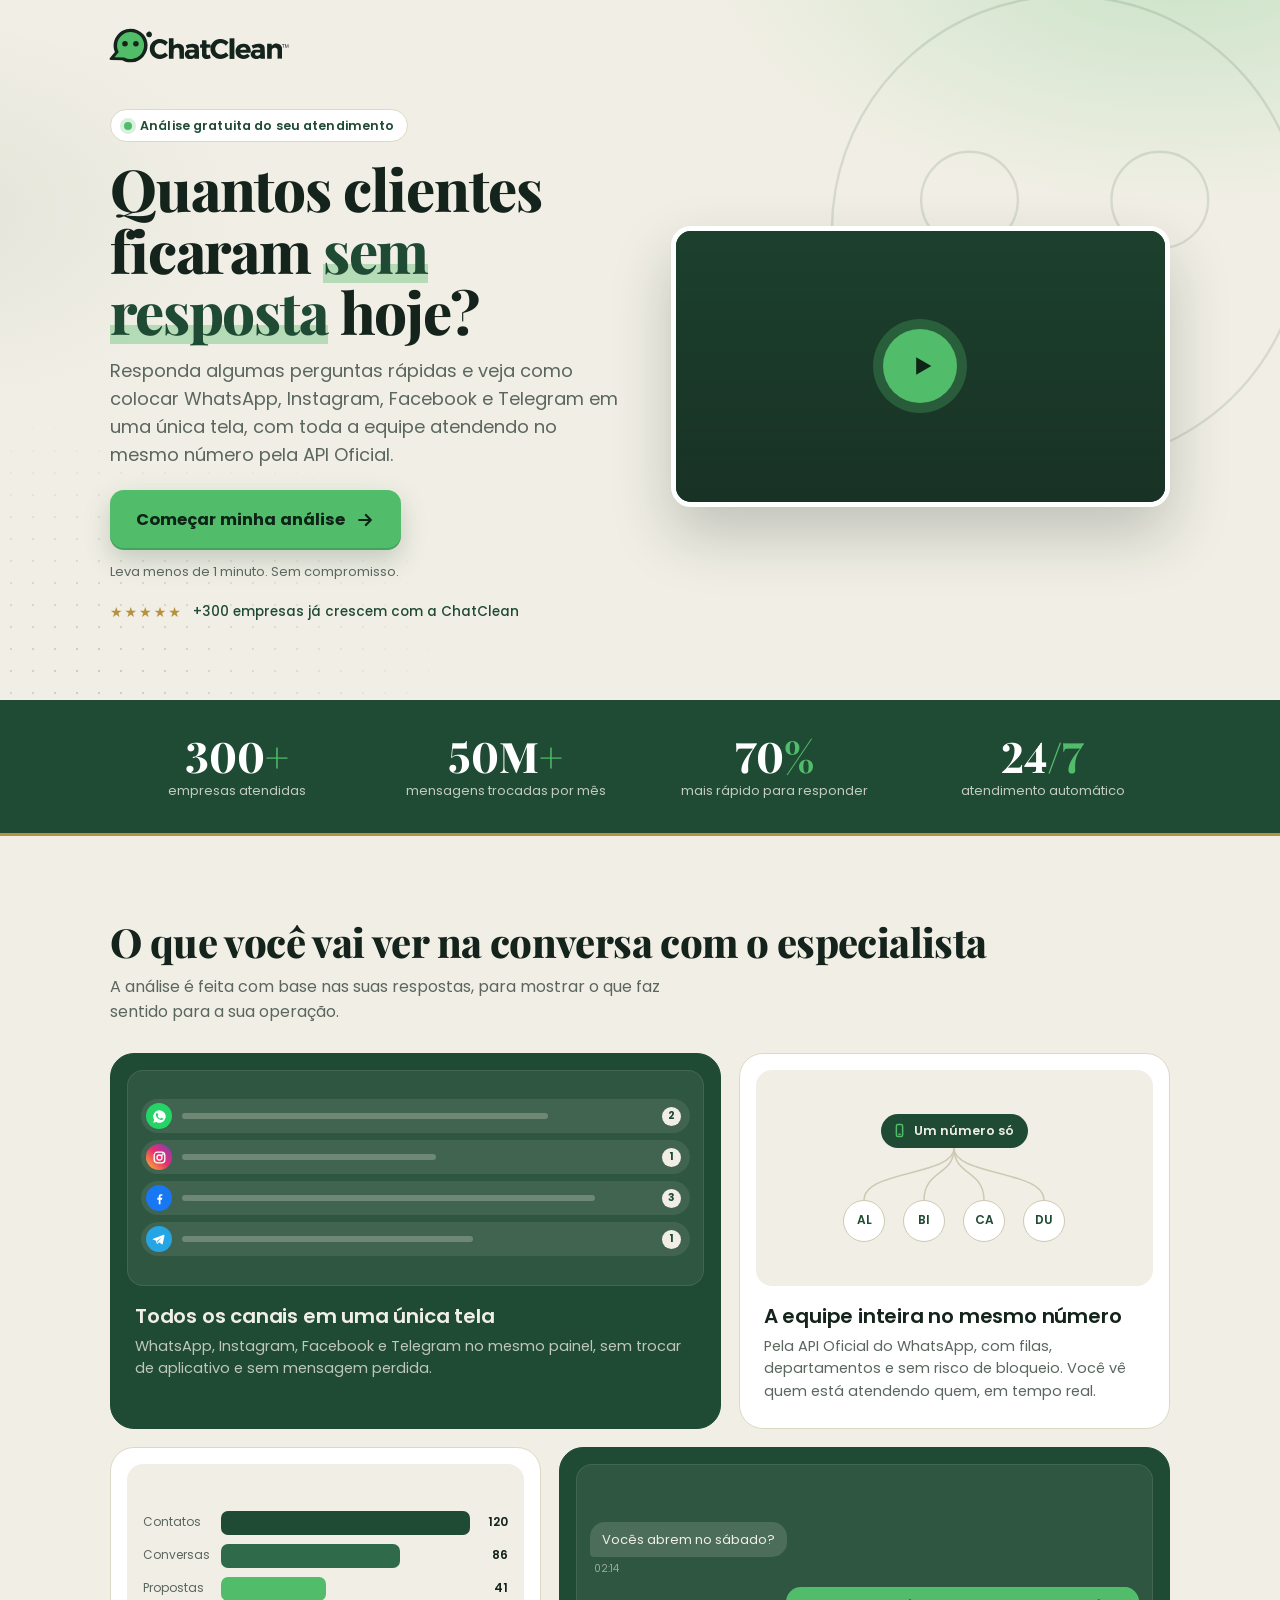
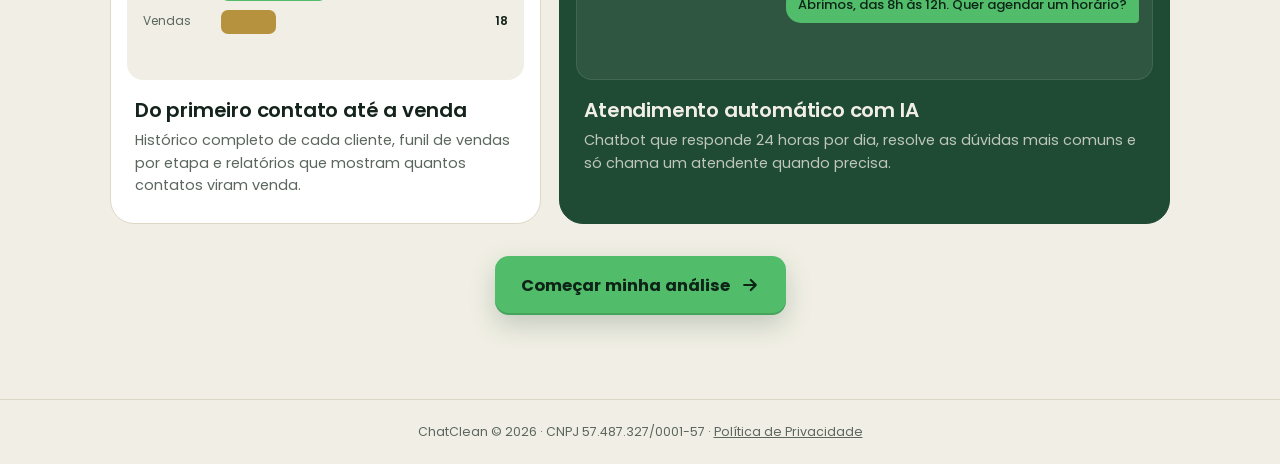
==== index.html @ 6c958a22 "Landing page com quiz de qualificação e automação de leads - Landing ChatClean em HTML, CSS e JavaSc" ====
<!DOCTYPE html>
<html lang="pt-BR">
<head>
<meta charset="UTF-8">
<meta name="viewport" content="width=device-width, initial-scale=1">
<title>ChatClean | Análise gratuita do seu atendimento</title>
<meta name="description" content="Responda algumas perguntas rápidas e veja como centralizar seus canais de atendimento, acompanhar sua equipe e saber quantos contatos viram venda.">
<meta name="robots" content="noindex, nofollow">
<meta name="theme-color" content="#1f4a34">

<!-- Configuração e dataLayer precisam rodar antes do GTM (que é carregado dentro de tracking.js) -->
<script src="js/config.js"></script>
<script src="js/tracking.js"></script>

<link rel="preconnect" href="https://fonts.googleapis.com">
<link rel="preconnect" href="https://fonts.gstatic.com" crossorigin>
<link href="https://fonts.googleapis.com/css2?family=Playfair+Display:wght@700;800&family=Poppins:wght@400;500;600;700&display=swap" rel="stylesheet">
<link rel="icon" type="image/svg+xml" href="assets/icone-chatclean.svg">
<link rel="stylesheet" href="css/style.css">
</head>
<body>

<!-- Google Tag Manager (noscript): trocar o ID junto com o CC_CONFIG.gtmId -->
<noscript><iframe src="https://www.googletagmanager.com/ns.html?id=GTM-XXXXXXX" height="0" width="0" style="display:none;visibility:hidden"></iframe></noscript>

<header class="hero">
  <div class="wrap">
    <div class="top">
      <img class="logo" src="assets/logo-chatclean.svg" alt="ChatClean" width="2560" height="500">
    </div>

    <div class="hero-grid">
      <div>
        <span class="eyebrow"><i></i>Análise gratuita do seu atendimento</span>
        <h1>Quantos clientes ficaram <em>sem resposta</em> hoje?</h1>
        <p class="lead">Responda algumas perguntas rápidas e veja como colocar WhatsApp, Instagram, Facebook e Telegram em uma única tela, com toda a equipe atendendo no mesmo número pela API Oficial.</p>
        <button class="btn" type="button" data-cta="hero">
          Começar minha análise
          <svg viewBox="0 0 24 24" fill="none" stroke="currentColor" stroke-width="2.6" stroke-linecap="round" stroke-linejoin="round"><path d="M5 12h14M13 6l6 6-6 6"/></svg>
        </button>
        <p class="cta-note">Leva menos de 1 minuto. Sem compromisso.</p>
        <div class="trust"><span class="stars" aria-hidden="true">★★★★★</span>+300 empresas já crescem com a ChatClean</div>
      </div>

      <div>
        <div class="video" id="video">
          <button class="video-facade" type="button" id="videoFacade" aria-label="Assistir ao vídeo">
            <span class="play"><svg viewBox="0 0 24 24" fill="currentColor"><path d="M7 4.5v15l13-7.5z"/></svg></span>
          </button>
        </div>
      </div>
    </div>
  </div>
</header>

<!-- AUTORIDADE -->
<div class="proof-band">
  <div class="wrap">
    <div class="proof">
      <div><b>300<span>+</span></b><small>empresas atendidas</small></div>
      <div><b>50M<span>+</span></b><small>mensagens trocadas por mês</small></div>
      <div><b>70<span>%</span></b><small>mais rápido para responder</small></div>
      <div><b>24<span>/7</span></b><small>atendimento automático</small></div>
    </div>
  </div>
</div>

<main>
  <section class="section">
    <div class="wrap">
      <h2>O que você vai ver na conversa com o especialista</h2>
      <p>A análise é feita com base nas suas respostas, para mostrar o que faz sentido para a sua operação.</p>
      <div class="cards" id="cards">
        <article class="card card--dark">
          <div class="viz viz-inbox" aria-hidden="true">
            <div class="row" style="--d:0;--l:78%"><span class="ch ch-wa"><svg viewBox="0 0 24 24" fill="currentColor"><path d="M12 2a10 10 0 0 0-8.6 15.1L2 22l5-1.3A10 10 0 1 0 12 2Zm5.8 14.1c-.2.7-1.4 1.3-2 1.4-.5.1-1.2.1-1.9-.1-.4-.1-1-.3-1.7-.6-3-1.3-4.9-4.3-5-4.5-.2-.2-1.2-1.6-1.2-3 0-1.4.8-2.1 1-2.4.3-.3.6-.3.8-.3h.6c.2 0 .4 0 .7.5l.9 2.2c.1.2.1.4 0 .6l-.3.6-.5.5c-.2.2-.3.4-.1.7.2.3.8 1.3 1.7 2.1 1.2 1 2.1 1.4 2.5 1.5.3.1.5.1.7-.1l.8-1c.2-.3.4-.2.7-.1l2 1c.3.1.5.2.6.3.1.1.1.7-.1 1.4Z"/></svg></span><span class="ln"></span><b>2</b></div>
            <div class="row" style="--d:1;--l:54%"><span class="ch ch-ig"><svg viewBox="0 0 24 24" fill="none" stroke="currentColor" stroke-width="2.1" stroke-linecap="round" stroke-linejoin="round"><rect x="3.5" y="3.5" width="17" height="17" rx="5"/><circle cx="12" cy="12" r="4"/><circle cx="17" cy="7" r=".6" fill="currentColor"/></svg></span><span class="ln"></span><b>1</b></div>
            <div class="row" style="--d:2;--l:88%"><span class="ch ch-fb"><svg viewBox="0 0 24 24" fill="currentColor"><path d="M13.6 21v-7.2h2.4l.4-2.9h-2.8V9.1c0-.8.3-1.4 1.5-1.4h1.4V5.1c-.3 0-1.1-.1-2.1-.1-2.1 0-3.6 1.3-3.6 3.7v2.2H8.4v2.9h2.4V21z"/></svg></span><span class="ln"></span><b>3</b></div>
            <div class="row" style="--d:3;--l:62%"><span class="ch ch-tg"><svg viewBox="0 0 24 24" fill="currentColor"><path d="M20.300 4.300 3.500 10.800c-.8.300-.8 1.100 0 1.400l4.200 1.300 1.600 5c.2.600.9.700 1.300.300l2.400-2.300 4.300 3.200c.5.400 1.200.1 1.400-.500l2.900-13.800c.2-.800-.5-1.400-1.300-1.100ZM9.700 14.300l7.600-5.500-6 6.500-.3 2.600z"/></svg></span><span class="ln"></span><b>1</b></div>
          </div>
          <h3>Todos os canais em uma única tela</h3>
          <p>WhatsApp, Instagram, Facebook e Telegram no mesmo painel, sem trocar de aplicativo e sem mensagem perdida.</p>
        </article>

        <article class="card">
          <div class="viz viz-team" aria-hidden="true">
            <div class="team">
              <span class="num"><svg viewBox="0 0 24 24" fill="none" stroke="currentColor" stroke-width="2.4" stroke-linecap="round" stroke-linejoin="round"><rect x="7" y="2.5" width="10" height="19" rx="2.5"/><path d="M11 18h2"/></svg>Um número só</span>
              <svg class="wires" viewBox="0 0 240 52" fill="none">
                <g class="base"><path d="M120 0C120 28 30 22 30 52"/><path d="M120 0C120 28 90 22 90 52"/><path d="M120 0C120 28 150 22 150 52"/><path d="M120 0C120 28 210 22 210 52"/></g>
                <g class="pulse"><path pathLength="1" style="--d:0" d="M120 0C120 28 30 22 30 52"/><path pathLength="1" style="--d:2" d="M120 0C120 28 90 22 90 52"/><path pathLength="1" style="--d:1" d="M120 0C120 28 150 22 150 52"/><path pathLength="1" style="--d:3" d="M120 0C120 28 210 22 210 52"/></g>
              </svg>
              <div class="people"><span style="--d:0">AL</span><span style="--d:2">BI</span><span style="--d:1">CA</span><span style="--d:3">DU</span></div>
            </div>
          </div>
          <h3>A equipe inteira no mesmo número</h3>
          <p>Pela API Oficial do WhatsApp, com filas, departamentos e sem risco de bloqueio. Você vê quem está atendendo quem, em tempo real.</p>
        </article>

        <article class="card">
          <div class="viz viz-funnel" aria-hidden="true">
            <div class="st" style="--w:100%;--d:0"><span>Contatos</span><i></i><b>120</b></div>
            <div class="st s2" style="--w:72%;--d:1"><span>Conversas</span><i></i><b>86</b></div>
            <div class="st s3" style="--w:42%;--d:2"><span>Propostas</span><i></i><b>41</b></div>
            <div class="st s4" style="--w:22%;--d:3"><span>Vendas</span><i></i><b>18</b></div>
          </div>
          <h3>Do primeiro contato até a venda</h3>
          <p>Histórico completo de cada cliente, funil de vendas por etapa e relatórios que mostram quantos contatos viram venda.</p>
        </article>

        <article class="card card--dark">
          <div class="viz viz-chat" aria-hidden="true">
            <div class="bub in">Vocês abrem no sábado?</div>
            <span class="stamp">02:14</span>
            <div class="reply">
              <div class="bub typing"><i></i><i></i><i></i></div>
              <div class="bub out">Abrimos, das 8h às 12h. Quer agendar um horário?</div>
            </div>
          </div>
          <h3>Atendimento automático com IA</h3>
          <p>Chatbot que responde 24 horas por dia, resolve as dúvidas mais comuns e só chama um atendente quando precisa.</p>
        </article>
      </div>

      <div class="car-nav" id="cardsNav">
        <button class="car-btn" type="button" data-dir="-1" aria-label="Card anterior"><svg viewBox="0 0 24 24" fill="none" stroke="currentColor" stroke-width="2.6" stroke-linecap="round" stroke-linejoin="round"><path d="M15 5l-7 7 7 7"/></svg></button>
        <div class="dots" id="cardsDots"></div>
        <button class="car-btn" type="button" data-dir="1" aria-label="Próximo card"><svg viewBox="0 0 24 24" fill="none" stroke="currentColor" stroke-width="2.6" stroke-linecap="round" stroke-linejoin="round"><path d="M9 5l7 7-7 7"/></svg></button>
      </div>
      <div class="cta-band">
        <button class="btn" type="button" data-cta="section_beneficios">
          Começar minha análise
          <svg viewBox="0 0 24 24" fill="none" stroke="currentColor" stroke-width="2.6" stroke-linecap="round" stroke-linejoin="round"><path d="M5 12h14M13 6l6 6-6 6"/></svg>
        </button>
      </div>
    </div>
  </section>
</main>

<footer>
  <div class="wrap">ChatClean © <span id="year"></span> · CNPJ 57.487.327/0001-57 · <a href="#" id="privacyLink" target="_blank" rel="noopener">Política de Privacidade</a></div>
</footer>

<div class="sticky" id="sticky">
  <button class="btn btn-block" type="button" data-cta="sticky_mobile">Começar minha análise</button>
</div>

<!-- Quiz -->
<div class="quiz" id="quiz" role="dialog" aria-modal="true" aria-label="Análise do atendimento">
  <div class="quiz-head">
    <div class="quiz-head-row">
      <img class="logo" src="assets/logo-chatclean.svg" alt="ChatClean" width="2560" height="500">
      <span class="step-count" id="stepCount"></span>
    </div>
    <div class="bar"><i id="barFill"></i></div>
  </div>
  <div class="quiz-nav">
    <button class="link-btn" type="button" id="backBtn">
      <svg width="16" height="16" viewBox="0 0 24 24" fill="none" stroke="currentColor" stroke-width="2.6" stroke-linecap="round" stroke-linejoin="round"><path d="M19 12H5M11 6l-6 6 6 6"/></svg>
      <span id="backLabel">Voltar</span>
    </button>
  </div>
  <div class="quiz-body" id="quizBody"></div>
</div>

<script src="js/app.js"></script>
</body>
</html>
---- css/style.css ----
:root {
  /* Paleta oficial ChatClean (vault: Paleta ChatClean/PALETA.png) */
  --cc-green: #51bc69;      /* verde vivo */
  --cc-forest: #1f4a34;     /* verde escuro */
  --cc-ink: #14231b;        /* tinta */
  --cc-cream: #f1efe5;      /* creme */
  --cc-gold: #b7923e;       /* dourado */

  --bg: var(--cc-cream);
  --bg-2: #e9e5d6;          /* creme profundo */
  --surface: #ffffff;
  --line: #ddd8c6;          /* creme borda */
  --text: var(--cc-ink);
  --muted: #5a665e;
  --brand: var(--cc-forest);
  --accent: var(--cc-green);
  --accent-ink: #0d2417;
  --accent-soft: #e8f5ec;
  --gold: var(--cc-gold);
  --danger: #c0392b;
  --radius: 16px;
  --font: 'Poppins', system-ui, -apple-system, 'Segoe UI', Roboto, sans-serif;
  --font-display: 'Playfair Display', Georgia, 'Times New Roman', serif;
}
* { box-sizing: border-box; }
html { -webkit-text-size-adjust: 100%; }
body {
  margin: 0; font-family: var(--font); color: var(--text); background: var(--bg);
  line-height: 1.55; -webkit-font-smoothing: antialiased;
}
body.locked { overflow: hidden; }
button, input, select { font: inherit; color: inherit; }
/* sem o realce azul do navegador ao tocar/clicar; o foco por teclado continua visível via :focus-visible */
* { -webkit-tap-highlight-color: transparent; }
button, a, .cards { -webkit-user-select: none; user-select: none; -webkit-touch-callout: none; }
button:focus:not(:focus-visible), a:focus:not(:focus-visible) { outline: none; }
img { max-width: 100%; display: block; }
.wrap { width: 100%; max-width: 1100px; margin: 0 auto; padding: 0 20px; }

/* Topo */
.top { padding: 18px 0 6px; }
.logo { width: 176px; height: auto; margin-left: -12px; } /* o SVG tem respiro interno à esquerda */

/* Primeira dobra */
.hero {
  background:
    radial-gradient(760px 420px at 92% -8%, rgba(81, 188, 105, .26), transparent 62%),
    radial-gradient(520px 320px at -6% 30%, rgba(31, 74, 52, .07), transparent 60%),
    var(--bg);
  padding-bottom: 40px;
  position: relative; overflow: hidden;
}
.hero > .wrap { position: relative; z-index: 1; }
/* Detalhes de fundo: o balão do ícone da marca em contorno, bem claro, e uma malha de pontos que some nas bordas */
.hero::before {
  content: ''; position: absolute; z-index: 0; pointer-events: none;
  top: -70px; right: -110px; width: 420px; aspect-ratio: 1;
  background: url("data:image/svg+xml,%3Csvg xmlns='http://www.w3.org/2000/svg' viewBox='0 0 1600 1600' fill='none' stroke='%231f4a34' stroke-opacity='.13' stroke-width='5'%3E%3Cpath d='M202.94,1232.56l158.21-191.1c-113.66-207.05-67.99-459.87,106.46-611.81,176.52-153.75,438.95-164.44,627.76-20.66,205.84,156.75,253.18,441.61,117.47,655.4-137.04,215.88-417.8,291.86-648.62,173.34l-361.28-5.17Z'/%3E%3Cellipse cx='588.53' cy='736.76' rx='101.8' ry='101.51'/%3E%3Cellipse cx='989.06' cy='736.62' rx='101.75' ry='101.45'/%3E%3C/svg%3E") center / contain no-repeat;
  animation: heroFloat 18s ease-in-out infinite alternate;
}
.hero::after {
  content: ''; position: absolute; z-index: 0; pointer-events: none; inset: 0;
  background: radial-gradient(rgba(31, 74, 52, .2) 1.2px, transparent 1.6px) 0 0 / 22px 22px;
  -webkit-mask-image: radial-gradient(520px 380px at 8% 96%, #000, transparent 72%);
  mask-image: radial-gradient(520px 380px at 8% 96%, #000, transparent 72%);
}
@keyframes heroFloat { from { transform: translate(0, 0) rotate(-4deg); } to { transform: translate(-14px, 18px) rotate(3deg); } }
.hero-grid { display: grid; gap: 28px; align-items: center; padding-top: 14px; }
.eyebrow {
  display: inline-flex; align-items: center; gap: 8px; padding: 6px 13px; border-radius: 999px;
  background: var(--surface); border: 1px solid var(--line); color: var(--brand);
  font-size: 12.5px; font-weight: 600; letter-spacing: .01em;
}
.eyebrow i { width: 8px; height: 8px; border-radius: 50%; background: var(--accent); box-shadow: 0 0 0 4px rgba(81, 188, 105, .22); }
h1 {
  margin: 16px 0 14px; font-family: var(--font-display); font-weight: 800;
  font-size: clamp(34px, 9vw, 58px); line-height: 1.06; letter-spacing: -.02em; text-wrap: balance;
}
h1 em {
  font-style: normal; color: var(--brand);
  background: linear-gradient(transparent 68%, rgba(81, 188, 105, .38) 68%, rgba(81, 188, 105, .38) 92%, transparent 92%);
}
.lead { margin: 0 0 22px; color: var(--muted); font-size: clamp(15.5px, 4.1vw, 18px); max-width: 52ch; }

.btn {
  display: inline-flex; align-items: center; justify-content: center; gap: 10px;
  border: 0; border-radius: 14px; padding: 17px 26px; cursor: pointer;
  background: var(--accent); color: var(--accent-ink); font-weight: 700; font-size: 16.5px;
  text-decoration: none; transition: transform .15s ease, box-shadow .15s ease, background .15s;
  box-shadow: 0 10px 26px rgba(31, 74, 52, .22), inset 0 -2px 0 rgba(13, 36, 23, .16);
}
.btn:hover { transform: translateY(-1px); background: #5cc774; box-shadow: 0 14px 32px rgba(31, 74, 52, .28), inset 0 -2px 0 rgba(13, 36, 23, .16); }
.btn:focus-visible, .opt:focus-visible, .field input:focus-visible, .field select:focus-visible, .link-btn:focus-visible, .video-facade:focus-visible {
  outline: 3px solid rgba(31, 74, 52, .55); outline-offset: 2px;
}
.btn[disabled] { opacity: .45; cursor: not-allowed; transform: none; box-shadow: none; }
.btn svg { width: 20px; height: 20px; flex: none; }
.btn-block { width: 100%; }
.cta-note { margin: 12px 0 0; font-size: 13px; color: var(--muted); }
.trust { display: flex; align-items: center; gap: 10px; margin-top: 20px; font-size: 13.5px; font-weight: 500; color: var(--brand); }
.trust .stars { color: var(--gold); letter-spacing: 2px; font-size: 14px; }

/* Vídeo */
.video {
  position: relative; aspect-ratio: 16 / 9; border-radius: 20px; overflow: hidden;
  background: var(--brand); border: 5px solid var(--surface);
  box-shadow: 0 28px 60px rgba(20, 35, 27, .22);
}
.video iframe, .video video { position: absolute; inset: 0; width: 100%; height: 100%; border: 0; }
.video-facade {
  position: absolute; inset: 0; width: 100%; border: 0; cursor: pointer;
  background: linear-gradient(180deg, rgba(20, 35, 27, .25), rgba(20, 35, 27, .62)), var(--thumb, none) center / cover no-repeat, var(--brand);
  display: grid; place-items: center; align-content: center; gap: 14px; color: #fff;
}
.play {
  width: 74px; height: 74px; border-radius: 50%; background: var(--accent); color: var(--accent-ink);
  display: grid; place-items: center; box-shadow: 0 0 0 10px rgba(81, 188, 105, .28);
  transition: transform .2s ease;
}
.video-facade:hover .play { transform: scale(1.06); }
.play svg { width: 28px; height: 28px; margin-left: 4px; }
.video-facade span { font-weight: 600; font-size: 14.5px; text-shadow: 0 1px 8px rgba(0, 0, 0, .5); }

/* Autoridade */
.proof-band { background: var(--brand); color: var(--bg); padding: 26px 0; border-bottom: 3px solid var(--gold); }
.proof { display: grid; grid-template-columns: repeat(2, 1fr); gap: 22px 14px; }
.proof div { text-align: center; }
.proof b { display: block; font-family: var(--font-display); font-size: clamp(30px, 8vw, 42px); font-weight: 800; line-height: 1.05; color: #fff; font-variant-numeric: lining-nums; }
.proof b span { color: var(--accent); }
.proof small { display: block; margin-top: 4px; font-size: 13px; color: rgba(241, 239, 229, .78); line-height: 1.35; }

/* Segunda dobra */
.section { padding: 56px 0; }
.section h2 { margin: 0 0 10px; font-family: var(--font-display); font-weight: 800; font-size: clamp(27px, 6.6vw, 40px); letter-spacing: -.015em; line-height: 1.12; text-wrap: balance; }
.section > .wrap > p { margin: 0 0 28px; color: var(--muted); max-width: 60ch; }
.cta-band { margin-top: 32px; text-align: center; }

/* ---------------- Cards de benefício ----------------
   Cada card traz uma mini-cena animada do benefício (.viz).
   Mobile: carrossel com arraste, pontos e setas. Desktop (860px+): grade assimétrica. */
.cards {
  position: relative; display: flex; gap: 12px; overflow-x: auto;
  margin: 0 -20px; padding: 6px 20px 16px; scroll-padding: 0 20px;
  scroll-snap-type: x mandatory; overscroll-behavior-x: contain;
  scrollbar-width: none; -webkit-overflow-scrolling: touch; cursor: grab;
}
.cards::-webkit-scrollbar { display: none; }
.cards.dragging { scroll-snap-type: none; cursor: grabbing; user-select: none; }

.card {
  position: relative; isolation: isolate; overflow: hidden;
  flex: 0 0 min(86%, 350px); scroll-snap-align: center;
  display: flex; flex-direction: column; padding: 14px 14px 22px;
  border-radius: 24px; background: var(--surface); border: 1px solid var(--line);
  transition: transform .35s cubic-bezier(.2, .7, .2, 1), box-shadow .35s ease, border-color .25s;
}
.card--dark { background: var(--cc-forest); border-color: var(--cc-forest); color: var(--cc-cream); }
/* brilho que acompanha o cursor (--mx/--my vêm do JS) */
.card::after {
  content: ''; position: absolute; inset: 0; z-index: -1; pointer-events: none; opacity: 0; transition: opacity .35s;
  background: radial-gradient(280px circle at var(--mx, 50%) var(--my, 0%), rgba(81, 188, 105, .2), transparent 70%);
}
.card--dark::after { background: radial-gradient(300px circle at var(--mx, 50%) var(--my, 0%), rgba(81, 188, 105, .3), transparent 70%); }
@media (hover: hover) {
  .card:hover { transform: translateY(-5px); border-color: var(--accent); box-shadow: 0 26px 50px -18px rgba(20, 35, 27, .38); }
  .card:hover::after { opacity: 1; }
}
.card h3 { margin: 0 8px 6px; font-size: 18.5px; font-weight: 600; line-height: 1.25; letter-spacing: -.01em; }
.card p { margin: 0 8px; color: var(--muted); font-size: 14.5px; }
.card--dark p { color: rgba(241, 239, 229, .76); }

/* entrada escalonada, uma única vez, quando a seção aparece */
.cards.js-reveal:not(.is-in) .card { opacity: 0; }
.cards.js-reveal:not(.is-in) .viz * { animation-play-state: paused; }
.cards.is-in .card { animation: cardIn .7s cubic-bezier(.2, .7, .2, 1) calc(var(--i, 0) * 90ms) backwards; }
@keyframes cardIn { from { opacity: 0; transform: translateY(26px) scale(.97); } }

/* mini-cenas */
.viz {
  position: relative; height: 196px; margin-bottom: 18px; padding: 14px; border-radius: 16px; overflow: hidden;
  background: var(--bg); display: grid; align-content: center;
}
.card--dark .viz { background: rgba(241, 239, 229, .07); box-shadow: inset 0 0 0 1px rgba(241, 239, 229, .1); }

/* 1. caixa de entrada única */
.viz-inbox { gap: 7px; }
.viz-inbox .row {
  display: grid; grid-template-columns: 26px 1fr auto; align-items: center; gap: 10px;
  padding: 4px 9px 4px 5px; border-radius: 99px; background: rgba(241, 239, 229, .09);
  animation: inboxRow 7s calc(var(--d) * .4s) infinite backwards;
}
/* ícone do canal, na cor de cada aplicativo */
.viz-inbox .ch { width: 26px; height: 26px; border-radius: 50%; display: grid; place-items: center; color: #fff; }
.viz-inbox .ch svg { width: 15px; height: 15px; }
.viz-inbox .ch-wa { background: #25d366; }
.viz-inbox .ch-ig { background: linear-gradient(45deg, #f9b233 5%, #e6306c 50%, #8a3ab9 95%); }
.viz-inbox .ch-fb { background: #1877f2; }
.viz-inbox .ch-tg { background: #26a5e4; }
.viz-inbox .ch-tg svg { margin-left: -1px; }
.viz-inbox .ln { height: 6px; width: var(--l); border-radius: 99px; background: rgba(241, 239, 229, .26); }
/* contador de mensagens não lidas (entra com um "pop" junto com a linha) */
.viz-inbox .row b {
  min-width: 19px; height: 19px; padding: 0 5px; border-radius: 99px; display: grid; place-items: center;
  background: var(--cc-cream); color: var(--cc-forest); font-size: 10.5px; font-weight: 700; line-height: 1;
  font-variant-numeric: tabular-nums; animation: badgePop 7s calc(var(--d) * .4s) infinite backwards;
}
@keyframes badgePop {
  0%, 12% { transform: scale(0); }
  18% { transform: scale(1.3); }
  24%, 88% { transform: scale(1); }
  94%, 100% { transform: scale(0); }
}
@keyframes inboxRow {
  0% { opacity: 0; transform: translateX(-14px); }
  8%, 86% { opacity: 1; transform: none; }
  94%, 100% { opacity: 0; transform: translateX(10px); }
}

/* 2. um número, vários atendentes */
.viz-team { justify-items: center; }
.team { width: 240px; display: grid; justify-items: center; }
.team .num { display: inline-flex; align-items: center; gap: 7px; padding: 7px 14px 7px 11px; border-radius: 99px; background: var(--cc-forest); color: var(--cc-cream); font-size: 12.5px; font-weight: 600; }
.team .num svg { width: 15px; height: 15px; color: var(--cc-green); }
.wires { display: block; width: 240px; height: 52px; }
.wires .base path { stroke: #cfc9b4; stroke-width: 1.5; }
.wires .pulse path {
  stroke: var(--cc-green); stroke-width: 3; stroke-linecap: round; stroke-dasharray: .18 1; stroke-dashoffset: .18;
  animation: wire 4s calc(var(--d) * 1s) linear infinite;
}
@keyframes wire { 0% { stroke-dashoffset: .18; } 24%, 100% { stroke-dashoffset: -1; } }
.people { width: 240px; display: grid; grid-template-columns: repeat(4, 1fr); justify-items: center; }
.people span {
  width: 42px; height: 42px; border-radius: 50%; display: grid; place-items: center;
  background: var(--surface); border: 1.5px solid #cfc9b4; color: var(--cc-forest); font-size: 12px; font-weight: 600;
  animation: who 4s calc(var(--d) * 1s) infinite;
}
@keyframes who {
  0%, 20%, 62%, 100% { background: var(--surface); border-color: #cfc9b4; box-shadow: 0 0 0 0 rgba(81, 188, 105, 0); transform: none; }
  27% { background: var(--accent-soft); border-color: var(--cc-green); box-shadow: 0 0 0 6px rgba(81, 188, 105, .24); transform: scale(1.08); }
}

/* 3. funil até a venda */
.viz-funnel { gap: 9px; padding-inline: 16px; }
.viz-funnel .st { display: grid; grid-template-columns: 68px 1fr 28px; align-items: center; gap: 10px; font-size: 12px; color: var(--muted); }
.viz-funnel .st i {
  height: 24px; width: var(--w); border-radius: 7px; background: var(--cc-forest); transform-origin: left center;
  transition: transform 1s cubic-bezier(.2, .7, .2, 1) calc(.3s + var(--d) * .15s);
}
.viz-funnel .s2 i { background: #2f6a4b; }
.viz-funnel .s3 i { background: var(--cc-green); }
.viz-funnel .s4 i { background: var(--cc-gold); animation: sale 2.6s 1.8s ease-in-out infinite; }
.viz-funnel .st b { text-align: right; font-weight: 600; color: var(--text); font-variant-numeric: tabular-nums; }
.cards.js-reveal:not(.is-in) .viz-funnel .st i { transform: scaleX(0); }
@keyframes sale { 0%, 100% { box-shadow: 0 0 0 0 rgba(183, 146, 62, .5); } 50% { box-shadow: 0 0 0 6px rgba(183, 146, 62, 0); } }

/* 4. a IA responde de madrugada */
.viz-chat { gap: 6px; }
.viz-chat .bub { max-width: 84%; padding: 9px 12px; border-radius: 15px; font-size: 13px; line-height: 1.35; }
.viz-chat .in { justify-self: start; border-bottom-left-radius: 4px; background: rgba(241, 239, 229, .15); color: var(--cc-cream); animation: chatIn 8s infinite backwards; }
.viz-chat .stamp { margin: -2px 0 4px 4px; font-size: 10.5px; color: rgba(241, 239, 229, .55); font-variant-numeric: tabular-nums; animation: chatIn 8s infinite backwards; }
.viz-chat .reply { display: grid; justify-items: end; }
.viz-chat .reply > * { grid-area: 1 / 1; }
.viz-chat .typing { align-self: start; display: flex; gap: 4px; padding: 12px; border-bottom-right-radius: 4px; background: var(--cc-green); animation: chatTyping 8s infinite backwards; }
.viz-chat .typing i { width: 6px; height: 6px; border-radius: 50%; background: var(--accent-ink); animation: dot 1s infinite; }
.viz-chat .typing i:nth-child(2) { animation-delay: .15s; }
.viz-chat .typing i:nth-child(3) { animation-delay: .3s; }
.viz-chat .out { border-bottom-right-radius: 4px; background: var(--cc-green); color: var(--accent-ink); font-weight: 500; transform-origin: bottom right; animation: chatOut 8s infinite backwards; }
@keyframes chatIn { 0% { opacity: 0; transform: translateY(8px); } 6%, 90% { opacity: 1; transform: none; } 97%, 100% { opacity: 0; } }
@keyframes chatTyping { 0%, 14% { opacity: 0; } 18%, 40% { opacity: 1; } 44%, 100% { opacity: 0; } }
@keyframes chatOut { 0%, 42% { opacity: 0; transform: scale(.9); } 48%, 90% { opacity: 1; transform: none; } 97%, 100% { opacity: 0; } }
@keyframes dot { 0%, 60%, 100% { transform: none; opacity: .45; } 30% { transform: translateY(-3px); opacity: 1; } }

/* navegação do carrossel */
.car-nav { display: flex; align-items: center; justify-content: center; gap: 14px; margin-top: 4px; }
.car-btn {
  width: 44px; height: 44px; flex: none; display: grid; place-items: center; cursor: pointer;
  border-radius: 50%; border: 1.5px solid var(--line); background: var(--surface); color: var(--cc-forest);
  transition: background .2s, border-color .2s, color .2s, transform .15s, opacity .2s;
}
.car-btn svg { width: 18px; height: 18px; }
.car-btn:active { transform: scale(.92); background: var(--cc-forest); border-color: var(--cc-forest); color: var(--cc-cream); }
.car-btn:focus-visible, .dot:focus-visible { outline: 3px solid rgba(31, 74, 52, .55); outline-offset: 2px; }
.car-btn[disabled] { opacity: .35; cursor: default; }
.dots { display: flex; align-items: center; }
.dot { padding: 10px 4px; border: 0; background: none; cursor: pointer; border-radius: 99px; }
.dot span { display: block; width: 8px; height: 8px; border-radius: 99px; background: #c9c3ad; transition: width .35s cubic-bezier(.2, .7, .2, 1), background .25s; }
.dot[aria-current="true"] span { width: 28px; background: var(--cc-forest); }

footer { border-top: 1px solid var(--line); padding: 22px 0 96px; color: var(--muted); font-size: 12.5px; text-align: center; }
footer a { color: inherit; }

/* CTA fixo no mobile */
.sticky {
  position: fixed; left: 0; right: 0; bottom: 0; z-index: 20; padding: 12px 16px calc(12px + env(safe-area-inset-bottom));
  background: rgba(241, 239, 229, .94); backdrop-filter: blur(10px); border-top: 1px solid var(--line);
  transform: translateY(110%); transition: transform .25s ease;
}
.sticky.show { transform: none; }

/* Quiz (tela cheia) */
.quiz { position: fixed; inset: 0; z-index: 50; background: var(--bg); display: none; flex-direction: column; overflow-y: auto; }
.quiz.open { display: flex; }
.quiz-head { position: sticky; top: 0; background: var(--bg); z-index: 2; }
.quiz-head-row { display: flex; align-items: center; justify-content: space-between; gap: 12px; max-width: 640px; margin: 0 auto; padding: 16px 20px 14px; }
.quiz-head .logo { width: 140px; margin-left: -10px; }
.step-count { font-size: 13px; color: var(--muted); font-weight: 600; font-variant-numeric: tabular-nums; }
.bar { height: 5px; background: var(--bg-2); overflow: hidden; }
.bar i { display: block; height: 100%; width: 0; background: var(--accent); border-radius: 0 99px 99px 0; transition: width .4s ease; }
.quiz-nav { width: 100%; max-width: 640px; margin: 0 auto; padding: 18px 20px 0; }
.link-btn { background: none; border: 0; padding: 6px 4px 6px 0; color: var(--muted); cursor: pointer; font-size: 14.5px; font-weight: 500; display: inline-flex; align-items: center; gap: 6px; }
.link-btn:hover { color: var(--text); }
.quiz.is-done .quiz-nav, .quiz.is-done .step-count { display: none; }
.quiz-body { flex: 1; width: 100%; max-width: 640px; margin: 0 auto; padding: 16px 20px 40px; }
.quiz-body h2, h1 { font-variant-numeric: lining-nums; }
.quiz-body h2 { margin: 0 0 8px; font-family: var(--font-display); font-weight: 800; font-size: clamp(26px, 6.8vw, 34px); line-height: 1.14; letter-spacing: -.015em; text-wrap: balance; }
.quiz-body .hint { margin: 0 0 22px; color: var(--muted); font-size: 15px; min-height: 4px; }
.step { animation: in .28s ease both; }
@keyframes in { from { opacity: 0; transform: translateY(10px); } to { opacity: 1; transform: none; } }

.opts { display: grid; gap: 10px; margin-bottom: 20px; }
.opt {
  display: flex; align-items: center; gap: 13px; width: 100%; text-align: left; cursor: pointer;
  padding: 17px 16px; border-radius: var(--radius); border: 1.5px solid var(--line); background: var(--surface);
  font-weight: 500; font-size: 15.5px; transition: border-color .15s, background .15s, box-shadow .15s;
}
.opt:hover { border-color: var(--accent); }
.opt[aria-pressed="true"], .opt[aria-checked="true"] { border-color: var(--brand); background: var(--accent-soft); box-shadow: 0 0 0 3px rgba(81, 188, 105, .2); font-weight: 600; }
.opt .mark {
  flex: none; width: 24px; height: 24px; border: 2px solid #c9c3ad; border-radius: 50%; background: var(--bg);
  display: grid; place-items: center; transition: all .15s;
}
.opt.multi .mark { border-radius: 7px; }
.opt .mark svg { width: 14px; height: 14px; opacity: 0; color: #fff; }
.opt[aria-pressed="true"] .mark, .opt[aria-checked="true"] .mark { background: var(--brand); border-color: var(--brand); }
.opt[aria-pressed="true"] .mark svg, .opt[aria-checked="true"] .mark svg { opacity: 1; }
.opt:active { transform: scale(.985); }

.step-input h2 label { cursor: text; }
.step-input .field { margin-bottom: 18px; }
.step-input .field input { background: var(--surface); font-size: 18px; padding: 18px 46px 18px 16px; border-radius: 14px; }
.step-input .field.valid input {
  border-color: var(--brand);
  background: var(--surface) url("data:image/svg+xml,%3Csvg xmlns='http://www.w3.org/2000/svg' viewBox='0 0 24 24' fill='none' stroke='%231f4a34' stroke-width='3.2' stroke-linecap='round' stroke-linejoin='round'%3E%3Cpath d='M5 12.5l4.5 4.5L19 7.5'/%3E%3C/svg%3E") right 15px center / 20px no-repeat;
}
.skip { display: flex; margin: 14px auto 0; padding: 8px 10px; text-decoration: underline; text-underline-offset: 3px; }

/* Transição "analisando" */
.analyzing { text-align: center; padding-top: 34px; }
.spinner { width: 58px; height: 58px; margin: 0 auto 22px; border-radius: 50%; border: 5px solid var(--bg-2); border-top-color: var(--accent); animation: spin .8s linear infinite; }
@keyframes spin { to { transform: rotate(360deg); } }
.analyzing ul { list-style: none; padding: 0; margin: 20px auto 0; display: inline-grid; gap: 10px; text-align: left; }
.analyzing li { display: flex; gap: 10px; align-items: center; font-size: 15px; color: var(--muted); opacity: 0; animation: in .35s ease forwards; }
.analyzing li:nth-child(1) { animation-delay: .25s; }
.analyzing li:nth-child(2) { animation-delay: .8s; }
.analyzing li:nth-child(3) { animation-delay: 1.35s; }
.analyzing li svg { width: 18px; height: 18px; color: var(--brand); flex: none; }

#waBtn { animation: pulse 2.4s ease-out 1s infinite; }
@keyframes pulse {
  0% { box-shadow: 0 10px 26px rgba(31, 74, 52, .22), 0 0 0 0 rgba(81, 188, 105, .55); }
  70%, 100% { box-shadow: 0 10px 26px rgba(31, 74, 52, .22), 0 0 0 16px rgba(81, 188, 105, 0); }
}

.field { margin-bottom: 14px; }
.field label { display: block; font-size: 13.5px; font-weight: 600; margin-bottom: 6px; }
.field input, .field select {
  width: 100%; padding: 14px; border-radius: 12px; border: 1.5px solid var(--line);
  background: var(--bg); font-size: 16px; appearance: none; color: var(--text);
}
.field input:focus, .field select:focus { border-color: var(--brand); background: #fff; outline: none; }
.field input::placeholder { color: #9aa39b; }
.field.invalid input, .field.invalid select { border-color: var(--danger); }
.field .err { display: none; color: var(--danger); font-size: 12.5px; margin-top: 5px; }
.field.invalid .err { display: block; }
.privacy { font-size: 12px; color: var(--muted); margin: 14px 0 0; text-align: center; }
.privacy a { color: inherit; }

/* Análise concluída */
.done { text-align: center; padding-top: 14px; }
.done .check { width: 76px; height: 76px; border-radius: 50%; background: var(--accent); color: var(--accent-ink); display: grid; place-items: center; margin: 0 auto 20px; box-shadow: 0 0 0 12px rgba(81, 188, 105, .2); }
.done .check svg { width: 36px; height: 36px; }
.done h2 { margin-bottom: 12px; }
.done > p { color: var(--muted); margin: 0 auto 24px; max-width: 46ch; }
.done-card { background: var(--surface); border: 1px solid var(--line); border-top: 3px solid var(--gold); border-radius: 20px; padding: 22px 20px; text-align: left; }
.done-card h3 { margin: 0 0 4px; font-size: 19px; font-weight: 700; }
.done-card > p { margin: 0 0 14px; color: var(--muted); font-size: 14.5px; }
.done ul { list-style: none; padding: 0; margin: 0 0 20px; display: grid; gap: 11px; }
.done li { display: flex; gap: 10px; align-items: flex-start; font-size: 15px; }
.done li svg { flex: none; width: 20px; height: 20px; color: var(--brand); margin-top: 2px; }
.protocol { margin-top: 16px; font-size: 12.5px; color: var(--muted); }

/* Painel de debug (?debug=1) */
.dbg { position: fixed; right: 10px; bottom: 10px; z-index: 99; width: min(380px, calc(100vw - 20px)); max-height: 46vh; overflow: auto; background: #000; color: #7CFC9B; font: 11.5px/1.45 ui-monospace, Consolas, monospace; border-radius: 10px; padding: 10px; opacity: .93; }
.dbg b { color: #fff; }
.dbg div { border-bottom: 1px solid #222; padding: 5px 0; white-space: pre-wrap; word-break: break-word; }

@media (min-width: 860px) {
  .top { padding: 26px 0 10px; }
  .logo { width: 200px; margin-left: -14px; }
  .hero { padding-bottom: 76px; }
  .hero::before { top: -150px; right: -170px; width: 760px; }
  .hero-grid { grid-template-columns: 1.02fr 1fr; gap: 52px; padding-top: 34px; }
  .proof { grid-template-columns: repeat(4, 1fr); }
  .proof-band { padding: 34px 0; }
  .cards { display: grid; grid-template-columns: repeat(12, 1fr); gap: 18px; overflow: visible; margin: 0; padding: 0; cursor: auto; }
  .card { grid-column: span 5; padding: 16px 16px 26px; }
  .card:nth-child(4n + 1), .card:nth-child(4n) { grid-column: span 7; }
  .card h3 { font-size: 20px; }
  .viz { height: 216px; }
  .car-nav { display: none; }
  .sticky { display: none; }
  footer { padding-bottom: 22px; }
  .section { padding: 84px 0; }
}
@media (prefers-reduced-motion: reduce) {
  * { animation: none !important; transition: none !important; }
  .viz-chat .typing, .wires .pulse { display: none; }
}
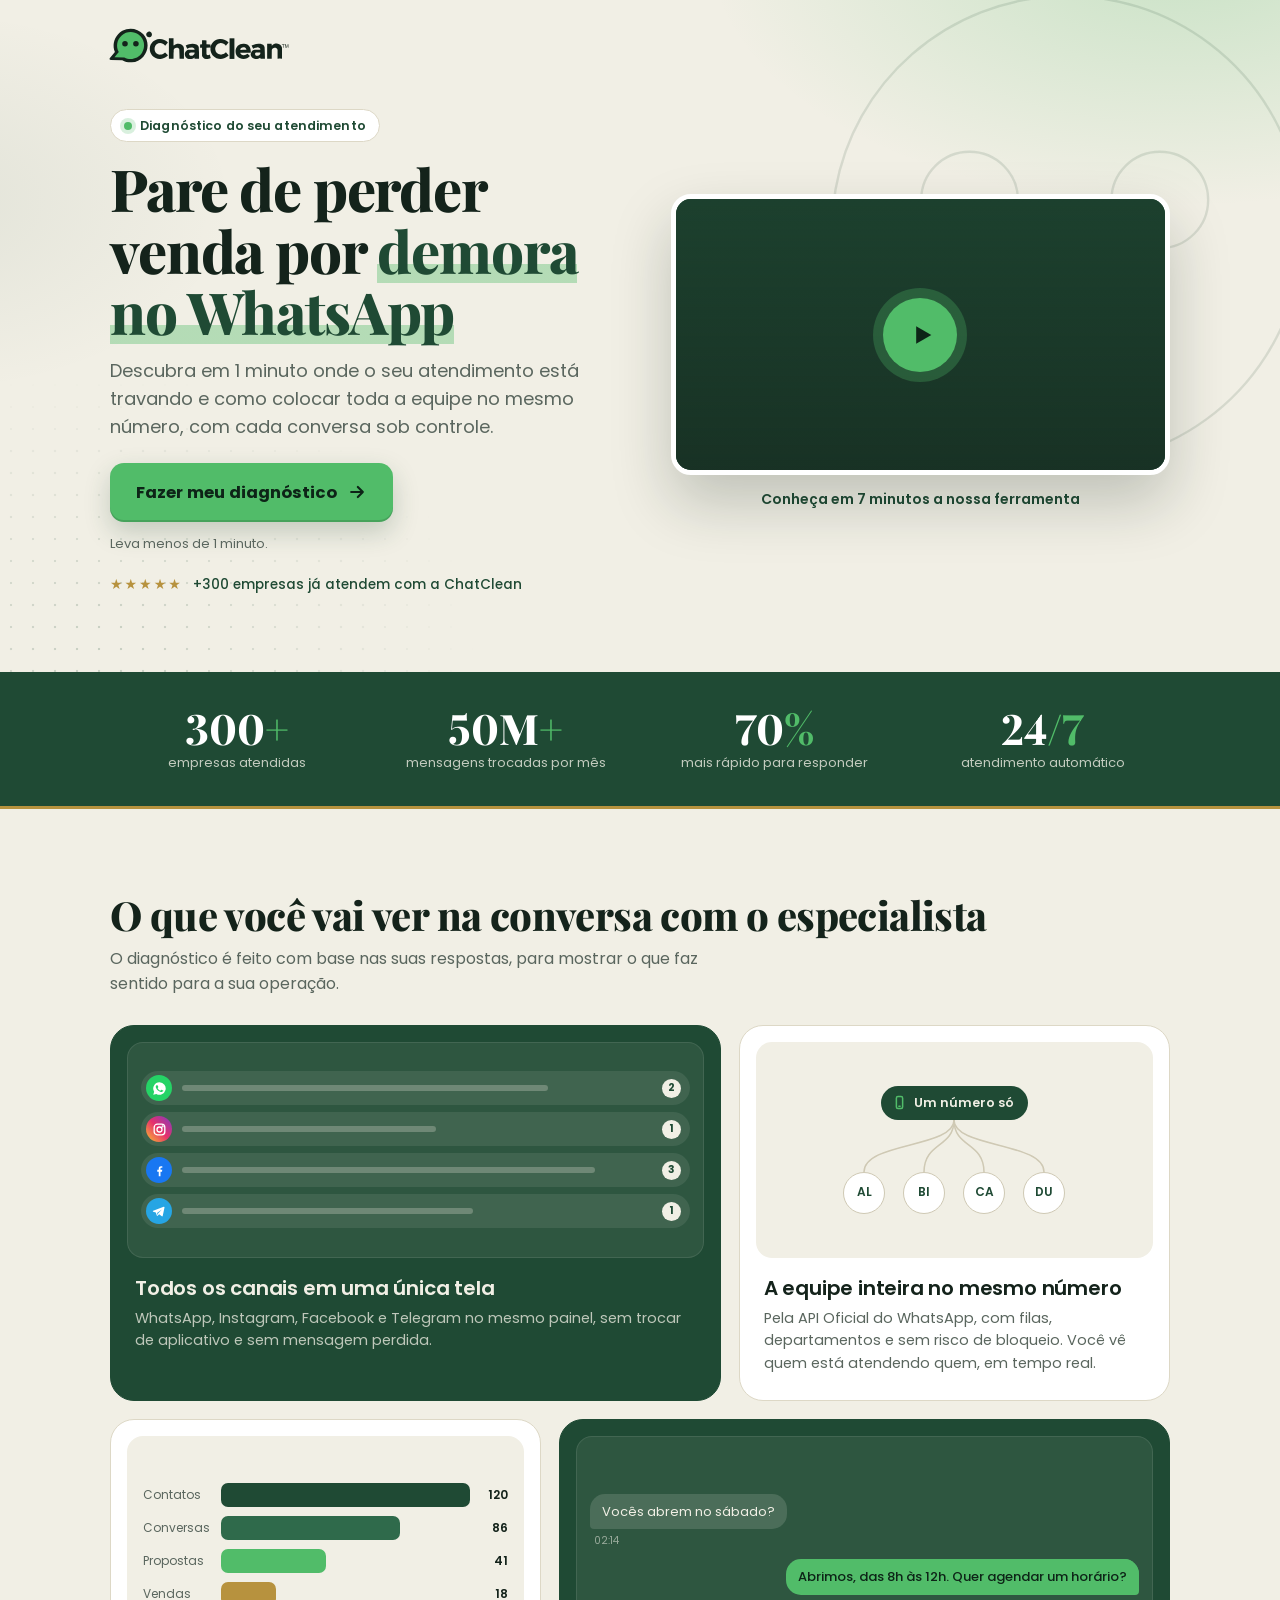
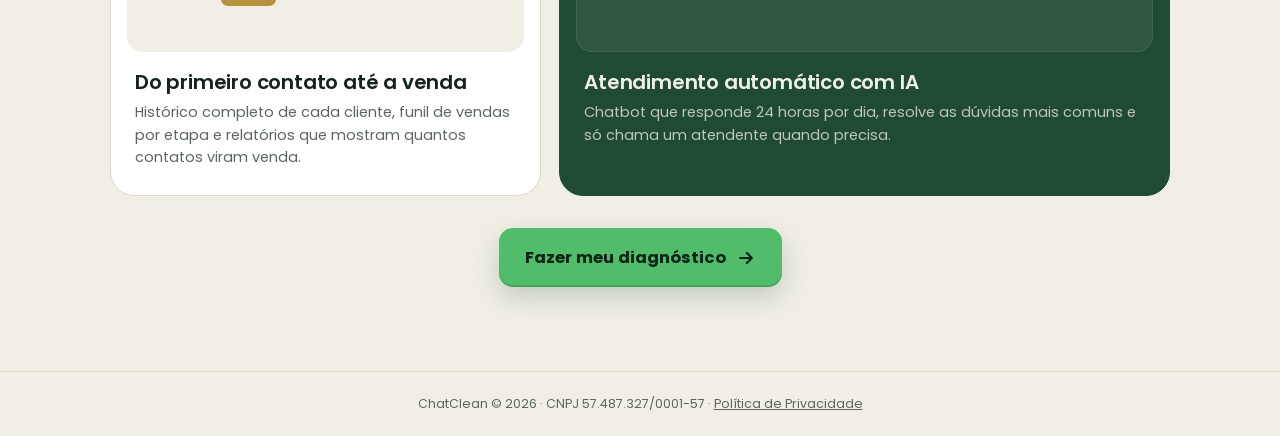
==== commit e43d33c6: "Troca as copys pelas do diagnóstico e torna o e-mail obrigatório - Página: título, subtítulo, botões" ====
--- a/index.html
+++ b/index.html
@@ -3,7 +3,7 @@
 <head>
 <meta charset="UTF-8">
 <meta name="viewport" content="width=device-width, initial-scale=1">
-<title>ChatClean | Análise gratuita do seu atendimento</title>
+<title>ChatClean | Diagnóstico do seu atendimento</title>
 <meta name="description" content="Responda algumas perguntas rápidas e veja como centralizar seus canais de atendimento, acompanhar sua equipe e saber quantos contatos viram venda.">
 <meta name="robots" content="noindex, nofollow">
 <meta name="theme-color" content="#1f4a34">
@@ -11,6 +11,19 @@
 <!-- Configuração e dataLayer precisam rodar antes do GTM (que é carregado dentro de tracking.js) -->
 <script src="js/config.js"></script>
 <script src="js/tracking.js"></script>
+
+<!-- Tintim: rastreamento das conversas de WhatsApp vindas da LP -->
+<script>
+(function (window, document, script) {
+  if (!window.tt) {
+    window.tt = window.tt || {};
+    var c = document.getElementsByTagName('head')[0];
+    var k = document.createElement('script');
+    k.async = 1; k.src = script; c.appendChild(k);
+  }
+  window.tt.accountCode = '1d5367b1-6da3-45a2-b951-2e6c5379dc1e';
+})(window, document, '//s.tintim.app/static/core/tintim-1.0.js');
+</script>
 
 <link rel="preconnect" href="https://fonts.googleapis.com">
 <link rel="preconnect" href="https://fonts.gstatic.com" crossorigin>
@@ -21,7 +34,7 @@
 <body>
 
 <!-- Google Tag Manager (noscript): trocar o ID junto com o CC_CONFIG.gtmId -->
-<noscript><iframe src="https://www.googletagmanager.com/ns.html?id=GTM-XXXXXXX" height="0" width="0" style="display:none;visibility:hidden"></iframe></noscript>
+<noscript><iframe src="https://www.googletagmanager.com/ns.html?id=GTM-MWJX4GJ2" height="0" width="0" style="display:none;visibility:hidden"></iframe></noscript>
 
 <header class="hero">
   <div class="wrap">
@@ -31,15 +44,15 @@
 
     <div class="hero-grid">
       <div>
-        <span class="eyebrow"><i></i>Análise gratuita do seu atendimento</span>
-        <h1>Quantos clientes ficaram <em>sem resposta</em> hoje?</h1>
-        <p class="lead">Responda algumas perguntas rápidas e veja como colocar WhatsApp, Instagram, Facebook e Telegram em uma única tela, com toda a equipe atendendo no mesmo número pela API Oficial.</p>
+        <span class="eyebrow"><i></i>Diagnóstico do seu atendimento</span>
+        <h1>Pare de perder venda por <em>demora no WhatsApp</em></h1>
+        <p class="lead">Descubra em 1 minuto onde o seu atendimento está travando e como colocar toda a equipe no mesmo número, com cada conversa sob controle.</p>
         <button class="btn" type="button" data-cta="hero">
-          Começar minha análise
+          Fazer meu diagnóstico
           <svg viewBox="0 0 24 24" fill="none" stroke="currentColor" stroke-width="2.6" stroke-linecap="round" stroke-linejoin="round"><path d="M5 12h14M13 6l6 6-6 6"/></svg>
         </button>
-        <p class="cta-note">Leva menos de 1 minuto. Sem compromisso.</p>
-        <div class="trust"><span class="stars" aria-hidden="true">★★★★★</span>+300 empresas já crescem com a ChatClean</div>
+        <p class="cta-note">Leva menos de 1 minuto.</p>
+        <div class="trust"><span class="stars" aria-hidden="true">★★★★★</span>+300 empresas já atendem com a ChatClean</div>
       </div>
 
       <div>
@@ -48,6 +61,7 @@
             <span class="play"><svg viewBox="0 0 24 24" fill="currentColor"><path d="M7 4.5v15l13-7.5z"/></svg></span>
           </button>
         </div>
+        <p class="video-cap">Conheça em 7 minutos a nossa ferramenta</p>
       </div>
     </div>
   </div>
@@ -69,7 +83,7 @@
   <section class="section">
     <div class="wrap">
       <h2>O que você vai ver na conversa com o especialista</h2>
-      <p>A análise é feita com base nas suas respostas, para mostrar o que faz sentido para a sua operação.</p>
+      <p>O diagnóstico é feito com base nas suas respostas, para mostrar o que faz sentido para a sua operação.</p>
       <div class="cards" id="cards">
         <article class="card card--dark">
           <div class="viz viz-inbox" aria-hidden="true">
@@ -129,7 +143,7 @@
       </div>
       <div class="cta-band">
         <button class="btn" type="button" data-cta="section_beneficios">
-          Começar minha análise
+          Fazer meu diagnóstico
           <svg viewBox="0 0 24 24" fill="none" stroke="currentColor" stroke-width="2.6" stroke-linecap="round" stroke-linejoin="round"><path d="M5 12h14M13 6l6 6-6 6"/></svg>
         </button>
       </div>
@@ -142,11 +156,11 @@
 </footer>
 
 <div class="sticky" id="sticky">
-  <button class="btn btn-block" type="button" data-cta="sticky_mobile">Começar minha análise</button>
+  <button class="btn btn-block" type="button" data-cta="sticky_mobile">Fazer meu diagnóstico</button>
 </div>
 
 <!-- Quiz -->
-<div class="quiz" id="quiz" role="dialog" aria-modal="true" aria-label="Análise do atendimento">
+<div class="quiz" id="quiz" role="dialog" aria-modal="true" aria-label="Diagnóstico do atendimento">
   <div class="quiz-head">
     <div class="quiz-head-row">
       <img class="logo" src="assets/logo-chatclean.svg" alt="ChatClean" width="2560" height="500">
--- a/css/style.css
+++ b/css/style.css
@@ -120,6 +120,7 @@
 .video-facade:hover .play { transform: scale(1.06); }
 .play svg { width: 28px; height: 28px; margin-left: 4px; }
 .video-facade span { font-weight: 600; font-size: 14.5px; text-shadow: 0 1px 8px rgba(0, 0, 0, .5); }
+.video-cap { margin: 14px 0 0; text-align: center; font-size: 14px; font-weight: 600; color: var(--brand); }
 
 /* Autoridade */
 .proof-band { background: var(--brand); color: var(--bg); padding: 26px 0; border-bottom: 3px solid var(--gold); }
@@ -376,18 +377,14 @@
 .privacy a { color: inherit; }
 
 /* Análise concluída */
-.done { text-align: center; padding-top: 14px; }
-.done .check { width: 76px; height: 76px; border-radius: 50%; background: var(--accent); color: var(--accent-ink); display: grid; place-items: center; margin: 0 auto 20px; box-shadow: 0 0 0 12px rgba(81, 188, 105, .2); }
+.done { text-align: center; padding-top: 40px; max-width: 460px; margin: 0 auto; }
+.done .check { width: 76px; height: 76px; border-radius: 50%; background: var(--accent); color: var(--accent-ink); display: grid; place-items: center; margin: 0 auto 30px; box-shadow: 0 0 0 12px rgba(81, 188, 105, .2); }
 .done .check svg { width: 36px; height: 36px; }
-.done h2 { margin-bottom: 12px; }
-.done > p { color: var(--muted); margin: 0 auto 24px; max-width: 46ch; }
-.done-card { background: var(--surface); border: 1px solid var(--line); border-top: 3px solid var(--gold); border-radius: 20px; padding: 22px 20px; text-align: left; }
-.done-card h3 { margin: 0 0 4px; font-size: 19px; font-weight: 700; }
-.done-card > p { margin: 0 0 14px; color: var(--muted); font-size: 14.5px; }
-.done ul { list-style: none; padding: 0; margin: 0 0 20px; display: grid; gap: 11px; }
-.done li { display: flex; gap: 10px; align-items: flex-start; font-size: 15px; }
-.done li svg { flex: none; width: 20px; height: 20px; color: var(--brand); margin-top: 2px; }
-.protocol { margin-top: 16px; font-size: 12.5px; color: var(--muted); }
+.done h2 { margin-bottom: 14px; }
+.done > p { color: var(--muted); margin: 0 auto 36px; max-width: 34ch; line-height: 1.6; }
+.wa-box { display: grid; gap: 16px; padding-top: 30px; border-top: 1px solid var(--line); }
+.wa-box p { margin: 0; font-size: 14.5px; font-weight: 500; color: var(--text); line-height: 1.55; }
+.protocol { margin: 26px auto 0; font-size: 12.5px; color: var(--muted); }
 
 /* Painel de debug (?debug=1) */
 .dbg { position: fixed; right: 10px; bottom: 10px; z-index: 99; width: min(380px, calc(100vw - 20px)); max-height: 46vh; overflow: auto; background: #000; color: #7CFC9B; font: 11.5px/1.45 ui-monospace, Consolas, monospace; border-radius: 10px; padding: 10px; opacity: .93; }
